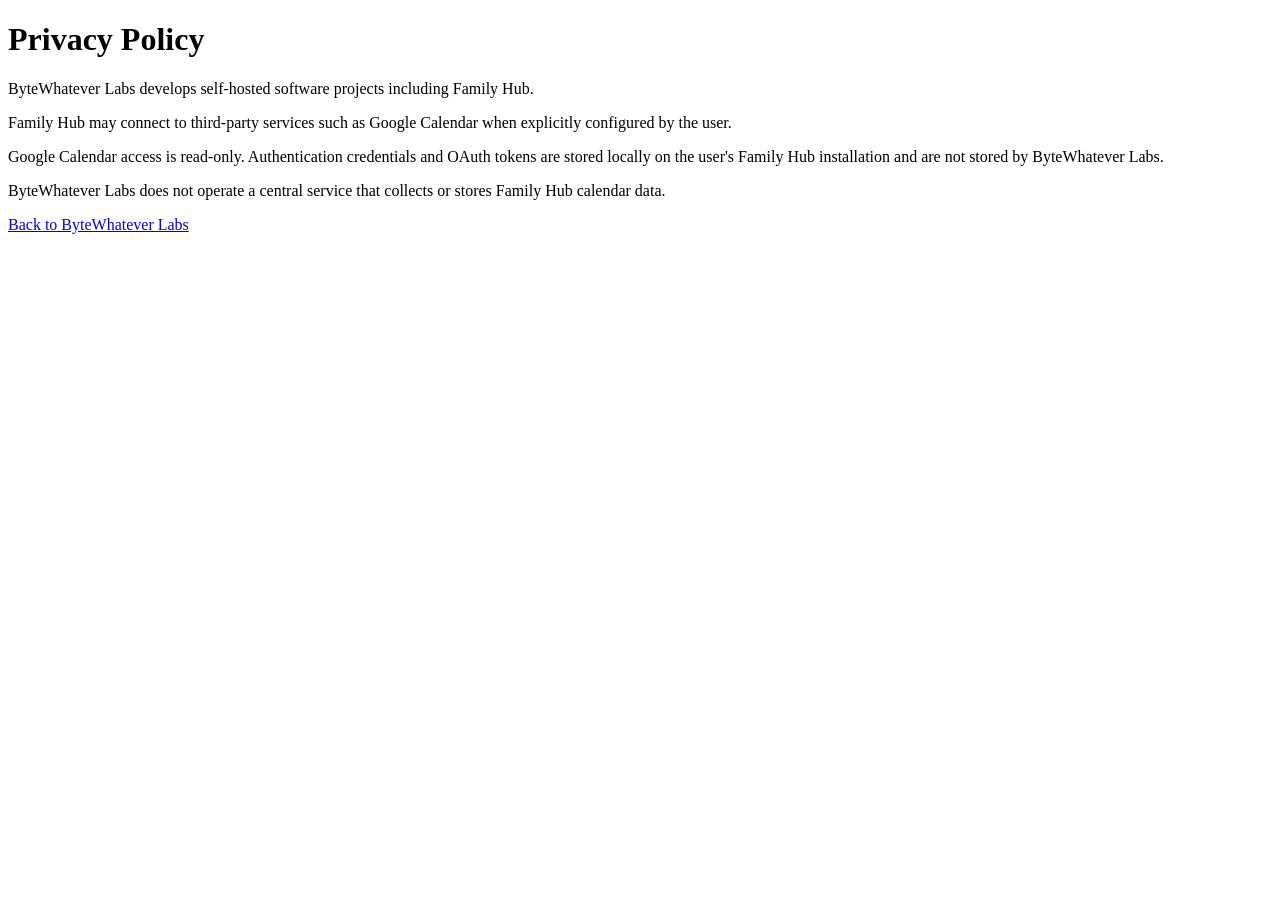
==== privacy.html @ 52a741d4 "Add privacy policy page for ByteWhatever Labs" ====
<!doctype html>
<html lang="en">
<head>
  <meta charset="utf-8">
  <meta name="viewport" content="width=device-width, initial-scale=1">
  <title>Privacy Policy | ByteWhatever Labs</title>
</head>
<body>
  <h1>Privacy Policy</h1>

  <p>ByteWhatever Labs develops self-hosted software projects including Family Hub.</p>

  <p>Family Hub may connect to third-party services such as Google Calendar when explicitly configured by the user.</p>

  <p>Google Calendar access is read-only. Authentication credentials and OAuth tokens are stored locally on the user's Family Hub installation and are not stored by ByteWhatever Labs.</p>

  <p>ByteWhatever Labs does not operate a central service that collects or stores Family Hub calendar data.</p>

  <p><a href="/">Back to ByteWhatever Labs</a></p>
</body>
</html>
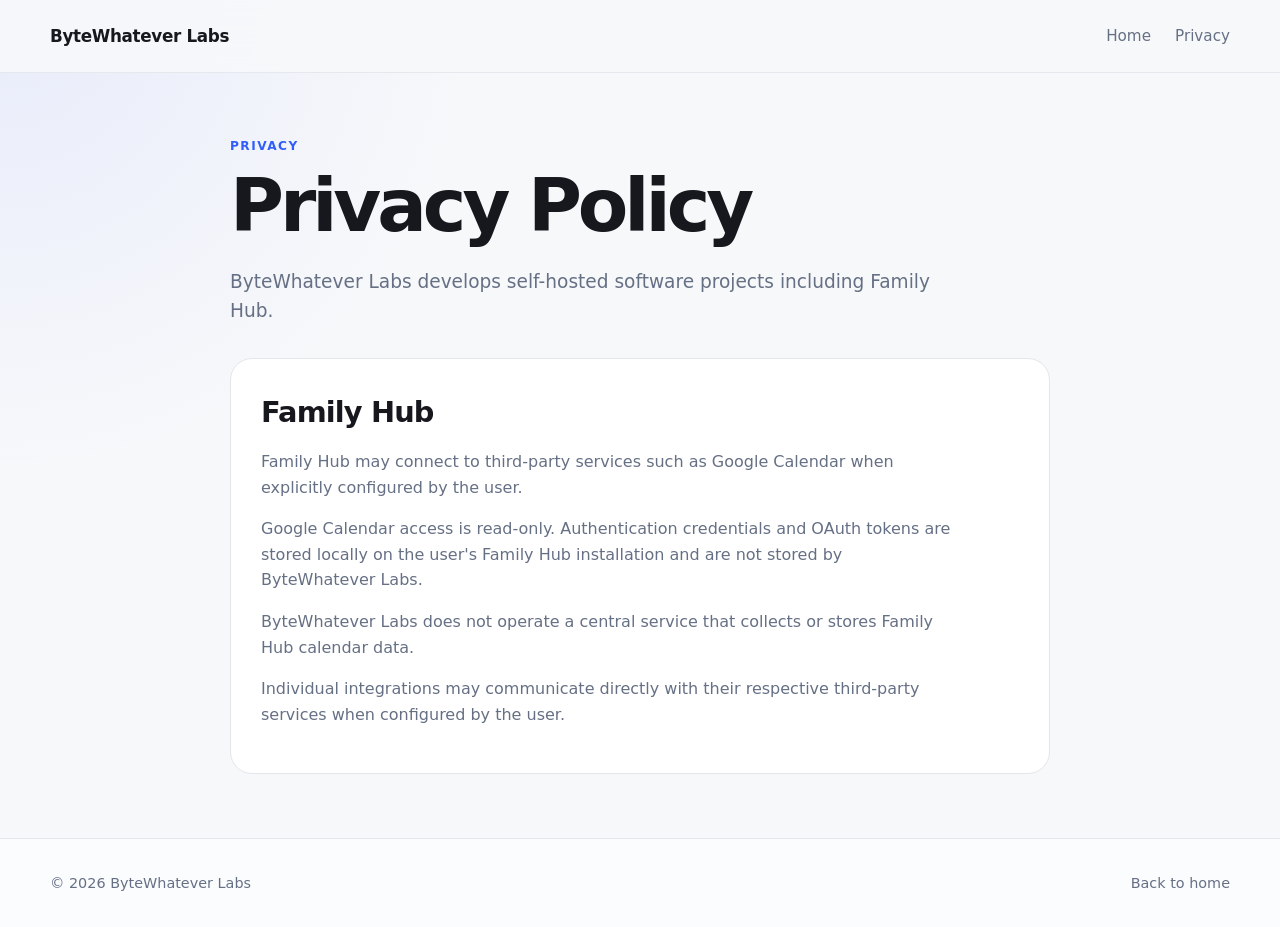
==== commit 505154b0: "Revise privacy.html structure and content Updated the privacy policy page layout and content." ====
--- a/privacy.html
+++ b/privacy.html
@@ -4,18 +4,64 @@
   <meta charset="utf-8">
   <meta name="viewport" content="width=device-width, initial-scale=1">
   <title>Privacy Policy | ByteWhatever Labs</title>
+  <meta name="description" content="Privacy policy for ByteWhatever Labs projects.">
+  <link rel="stylesheet" href="styles.css">
 </head>
 <body>
-  <h1>Privacy Policy</h1>
+  <header class="site-header">
+    <div class="container header-inner">
+      <a class="brand" href="/">ByteWhatever Labs</a>
 
-  <p>ByteWhatever Labs develops self-hosted software projects including Family Hub.</p>
+      <nav class="nav">
+        <a href="/">Home</a>
+        <a href="/privacy.html">Privacy</a>
+      </nav>
+    </div>
+  </header>
 
-  <p>Family Hub may connect to third-party services such as Google Calendar when explicitly configured by the user.</p>
+  <main>
+    <section class="section">
+      <div class="container" style="max-width: 820px;">
+        <p class="eyebrow">Privacy</p>
+        <h1 style="font-size: clamp(2.8rem, 6vw, 4.6rem);">Privacy Policy</h1>
 
-  <p>Google Calendar access is read-only. Authentication credentials and OAuth tokens are stored locally on the user's Family Hub installation and are not stored by ByteWhatever Labs.</p>
+        <p class="hero-text">
+          ByteWhatever Labs develops self-hosted software projects including Family Hub.
+        </p>
 
-  <p>ByteWhatever Labs does not operate a central service that collects or stores Family Hub calendar data.</p>
+        <div class="project-card">
+          <h3>Family Hub</h3>
 
-  <p><a href="/">Back to ByteWhatever Labs</a></p>
+          <p>
+            Family Hub may connect to third-party services such as Google Calendar
+            when explicitly configured by the user.
+          </p>
+
+          <p>
+            Google Calendar access is read-only. Authentication credentials and OAuth
+            tokens are stored locally on the user's Family Hub installation and are not
+            stored by ByteWhatever Labs.
+          </p>
+
+          <p>
+            ByteWhatever Labs does not operate a central service that collects or stores
+            Family Hub calendar data.
+          </p>
+
+          <p>
+            Individual integrations may communicate directly with their respective
+            third-party services when configured by the user.
+          </p>
+        </div>
+      </div>
+    </section>
+  </main>
+
+  <footer class="site-footer">
+    <div class="container footer-inner">
+      <span>© 2026 ByteWhatever Labs</span>
+      <a href="/">Back to home</a>
+    </div>
+  </footer>
 </body>
 </html>
--- a/styles.css
+++ b/styles.css
@@ -0,0 +1,378 @@
+:root {
+  --bg: #f7f8fa;
+  --surface: #ffffff;
+  --surface-soft: #f0f2f5;
+  --text: #16181d;
+  --text-soft: #667085;
+  --border: #e3e6eb;
+  --accent: #315efb;
+  --accent-dark: #2447c6;
+  --shadow: 0 18px 50px rgba(25, 31, 45, 0.08);
+  --radius: 22px;
+  --radius-small: 14px;
+  --max-width: 1180px;
+}
+
+* {
+  box-sizing: border-box;
+}
+
+html {
+  scroll-behavior: smooth;
+}
+
+body {
+  margin: 0;
+  font-family:
+    Inter,
+    ui-sans-serif,
+    system-ui,
+    -apple-system,
+    BlinkMacSystemFont,
+    "Segoe UI",
+    sans-serif;
+  background:
+    radial-gradient(circle at top left, rgba(49, 94, 251, 0.08), transparent 30%),
+    var(--bg);
+  color: var(--text);
+  line-height: 1.6;
+}
+
+a {
+  color: inherit;
+  text-decoration: none;
+}
+
+.container {
+  width: min(calc(100% - 40px), var(--max-width));
+  margin: 0 auto;
+}
+
+.site-header {
+  position: sticky;
+  top: 0;
+  z-index: 10;
+  backdrop-filter: blur(18px);
+  background: rgba(247, 248, 250, 0.86);
+  border-bottom: 1px solid rgba(227, 230, 235, 0.85);
+}
+
+.header-inner {
+  min-height: 72px;
+  display: flex;
+  align-items: center;
+  justify-content: space-between;
+  gap: 24px;
+}
+
+.brand {
+  font-weight: 750;
+  letter-spacing: -0.02em;
+  font-size: 1.05rem;
+}
+
+.nav {
+  display: flex;
+  gap: 24px;
+  font-size: 0.95rem;
+  color: var(--text-soft);
+}
+
+.nav a:hover {
+  color: var(--text);
+}
+
+.hero {
+  padding: 96px 0 70px;
+}
+
+.hero-inner {
+  display: grid;
+  grid-template-columns: minmax(0, 1.55fr) minmax(280px, 0.8fr);
+  gap: 56px;
+  align-items: center;
+}
+
+.eyebrow {
+  margin: 0 0 14px;
+  text-transform: uppercase;
+  letter-spacing: 0.12em;
+  font-size: 0.76rem;
+  font-weight: 700;
+  color: var(--accent);
+}
+
+h1,
+h2,
+h3,
+p {
+  margin-top: 0;
+}
+
+h1 {
+  max-width: 820px;
+  margin-bottom: 24px;
+  font-size: clamp(3rem, 7vw, 5.6rem);
+  line-height: 0.98;
+  letter-spacing: -0.055em;
+}
+
+.hero-text {
+  max-width: 710px;
+  margin-bottom: 32px;
+  font-size: 1.16rem;
+  color: var(--text-soft);
+}
+
+.hero-actions {
+  display: flex;
+  flex-wrap: wrap;
+  gap: 12px;
+}
+
+.button {
+  display: inline-flex;
+  align-items: center;
+  justify-content: center;
+  min-height: 48px;
+  padding: 0 20px;
+  border-radius: 999px;
+  font-weight: 650;
+  transition: 0.2s ease;
+}
+
+.button.primary {
+  background: var(--accent);
+  color: white;
+}
+
+.button.primary:hover {
+  background: var(--accent-dark);
+  transform: translateY(-1px);
+}
+
+.button.secondary {
+  background: var(--surface);
+  border: 1px solid var(--border);
+}
+
+.button.secondary:hover {
+  transform: translateY(-1px);
+  box-shadow: var(--shadow);
+}
+
+.hero-card {
+  position: relative;
+  padding: 28px;
+  border: 1px solid var(--border);
+  border-radius: var(--radius);
+  background: rgba(255, 255, 255, 0.88);
+  box-shadow: var(--shadow);
+}
+
+.hero-card span {
+  display: block;
+  margin-bottom: 6px;
+  font-size: 0.82rem;
+  color: var(--text-soft);
+}
+
+.hero-card strong {
+  display: block;
+  margin-bottom: 12px;
+  font-size: 1.35rem;
+}
+
+.hero-card p {
+  margin-bottom: 0;
+  color: var(--text-soft);
+}
+
+.status-dot {
+  width: 10px;
+  height: 10px;
+  margin-bottom: 18px;
+  border-radius: 50%;
+  background: #39a96b;
+  box-shadow: 0 0 0 7px rgba(57, 169, 107, 0.12);
+}
+
+.section {
+  padding: 64px 0;
+}
+
+.section-heading {
+  margin-bottom: 28px;
+}
+
+.section h2 {
+  margin-bottom: 0;
+  font-size: clamp(2rem, 4vw, 3.2rem);
+  line-height: 1.05;
+  letter-spacing: -0.04em;
+}
+
+.project-grid {
+  display: grid;
+  grid-template-columns: 1.4fr 0.8fr;
+  gap: 20px;
+}
+
+.project-card {
+  min-height: 310px;
+  padding: 30px;
+  border: 1px solid var(--border);
+  border-radius: var(--radius);
+  background: var(--surface);
+}
+
+.project-card.featured {
+  box-shadow: var(--shadow);
+}
+
+.project-card.muted {
+  background: var(--surface-soft);
+}
+
+.project-topline {
+  display: flex;
+  justify-content: space-between;
+  gap: 16px;
+  margin-bottom: 48px;
+}
+
+.project-tag,
+.project-type {
+  font-size: 0.78rem;
+  color: var(--text-soft);
+}
+
+.project-tag {
+  padding: 6px 10px;
+  border-radius: 999px;
+  background: rgba(49, 94, 251, 0.08);
+  color: var(--accent);
+}
+
+.project-tag.subtle {
+  background: rgba(22, 24, 29, 0.06);
+  color: var(--text-soft);
+}
+
+.project-card h3 {
+  margin-bottom: 14px;
+  font-size: 1.8rem;
+  letter-spacing: -0.03em;
+}
+
+.project-card p {
+  max-width: 700px;
+  color: var(--text-soft);
+}
+
+.project-meta {
+  display: flex;
+  flex-wrap: wrap;
+  gap: 10px;
+  margin-top: 28px;
+}
+
+.project-meta span {
+  padding: 7px 10px;
+  border-radius: 999px;
+  background: var(--surface-soft);
+  color: var(--text-soft);
+  font-size: 0.78rem;
+}
+
+.about {
+  padding-bottom: 96px;
+}
+
+.about-grid {
+  display: grid;
+  grid-template-columns: 0.8fr 1.2fr;
+  gap: 56px;
+}
+
+.about-copy {
+  font-size: 1.08rem;
+  color: var(--text-soft);
+}
+
+.site-footer {
+  border-top: 1px solid var(--border);
+  background: rgba(255, 255, 255, 0.6);
+}
+
+.footer-inner {
+  min-height: 88px;
+  display: flex;
+  align-items: center;
+  justify-content: space-between;
+  gap: 20px;
+  color: var(--text-soft);
+  font-size: 0.9rem;
+}
+
+.footer-links {
+  display: flex;
+  gap: 18px;
+}
+
+@media (max-width: 860px) {
+  .hero {
+    padding-top: 64px;
+  }
+
+  .hero-inner,
+  .project-grid,
+  .about-grid {
+    grid-template-columns: 1fr;
+  }
+
+  .hero-inner {
+    gap: 32px;
+  }
+
+  .project-card {
+    min-height: unset;
+  }
+}
+
+@media (max-width: 620px) {
+  .container {
+    width: min(calc(100% - 24px), var(--max-width));
+  }
+
+  .header-inner {
+    min-height: 64px;
+  }
+
+  .nav {
+    gap: 14px;
+    font-size: 0.88rem;
+  }
+
+  h1 {
+    font-size: 2.75rem;
+  }
+
+  .hero {
+    padding-top: 52px;
+  }
+
+  .hero-actions {
+    flex-direction: column;
+  }
+
+  .button {
+    width: 100%;
+  }
+
+  .footer-inner {
+    padding: 22px 0;
+    align-items: flex-start;
+    flex-direction: column;
+  }
+}
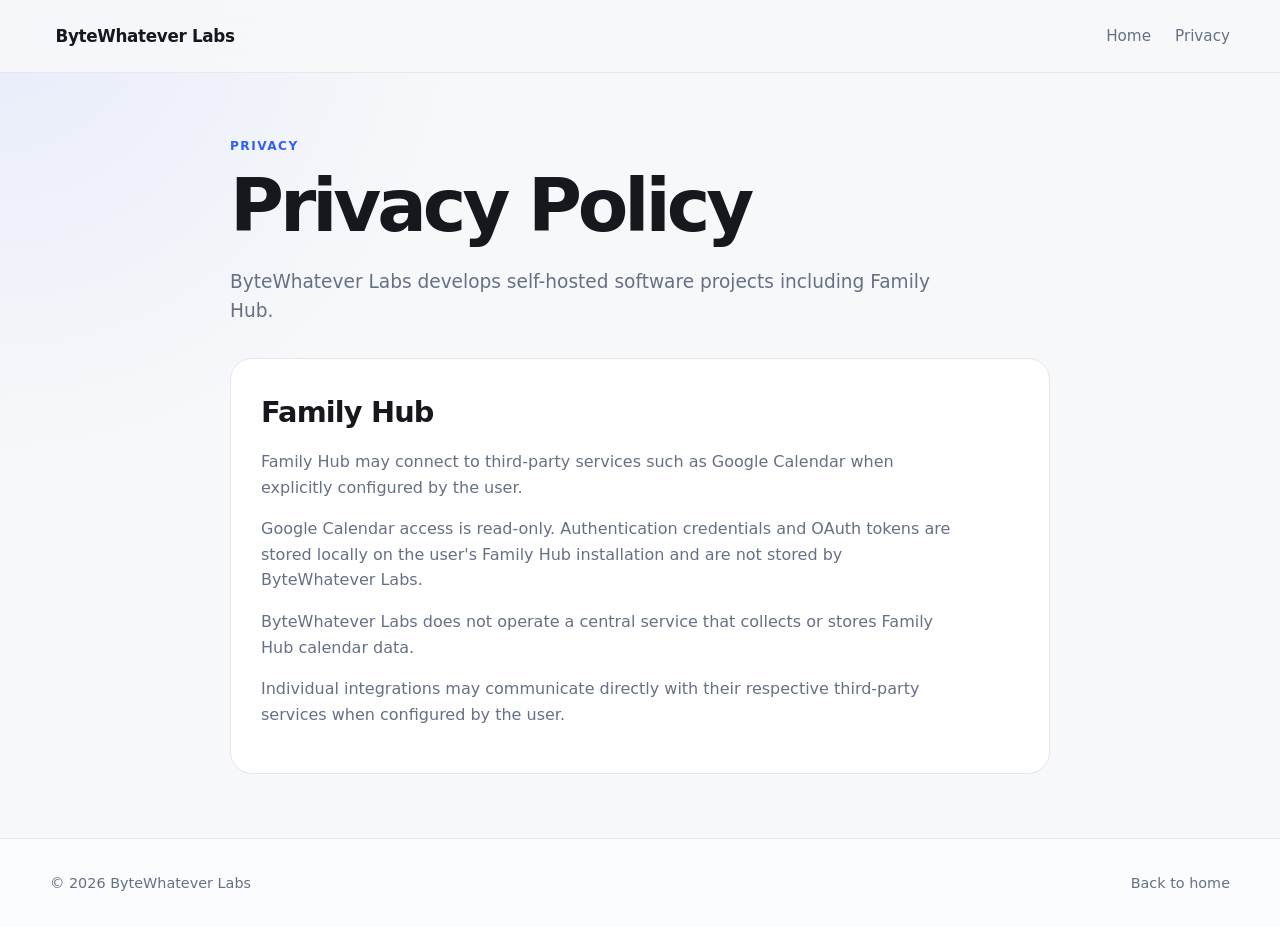
==== commit c1f3973b: "Update brand link to include logo and span" ====
--- a/privacy.html
+++ b/privacy.html
@@ -10,7 +10,10 @@
 <body>
   <header class="site-header">
     <div class="container header-inner">
-      <a class="brand" href="/">ByteWhatever Labs</a>
+      <a class="brand" href="/">
+  <img src="/logo.svg" alt="" class="brand-logo">
+  <span>ByteWhatever Labs</span>
+</a>
 
       <nav class="nav">
         <a href="/">Home</a>
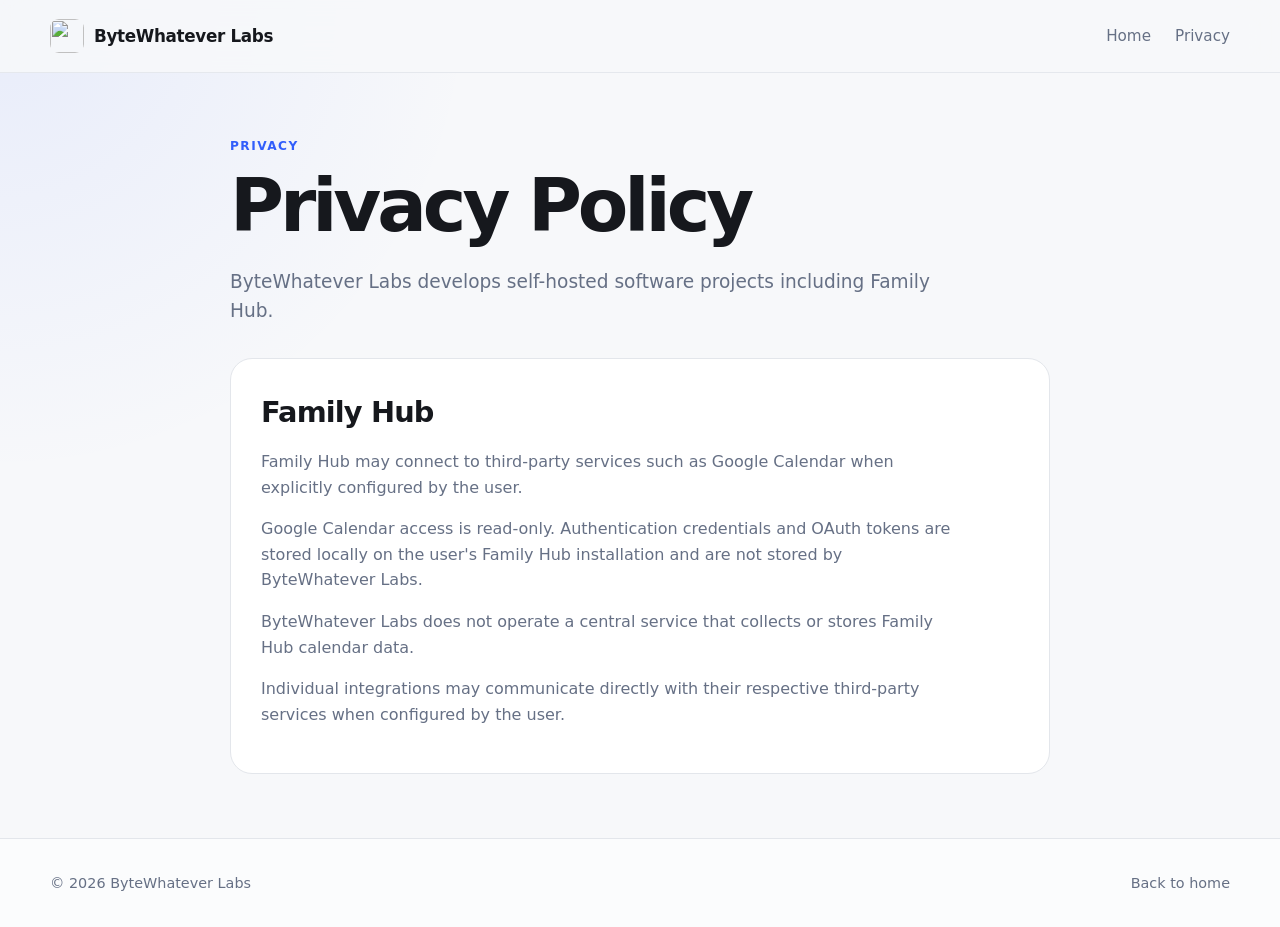
==== commit ac49effd: "Add favicon link to privacy.html" ====
--- a/privacy.html
+++ b/privacy.html
@@ -6,6 +6,7 @@
   <title>Privacy Policy | ByteWhatever Labs</title>
   <meta name="description" content="Privacy policy for ByteWhatever Labs projects.">
   <link rel="stylesheet" href="styles.css">
+  <link rel="icon" href="/logo.svg" type="image/svg+xml">
 </head>
 <body>
   <header class="site-header">
--- a/styles.css
+++ b/styles.css
@@ -66,9 +66,18 @@
 }
 
 .brand {
+  display: inline-flex;
+  align-items: center;
+  gap: 10px;
   font-weight: 750;
   letter-spacing: -0.02em;
   font-size: 1.05rem;
+}
+
+.brand-logo {
+  width: 34px;
+  height: 34px;
+  border-radius: 9px;
 }
 
 .nav {
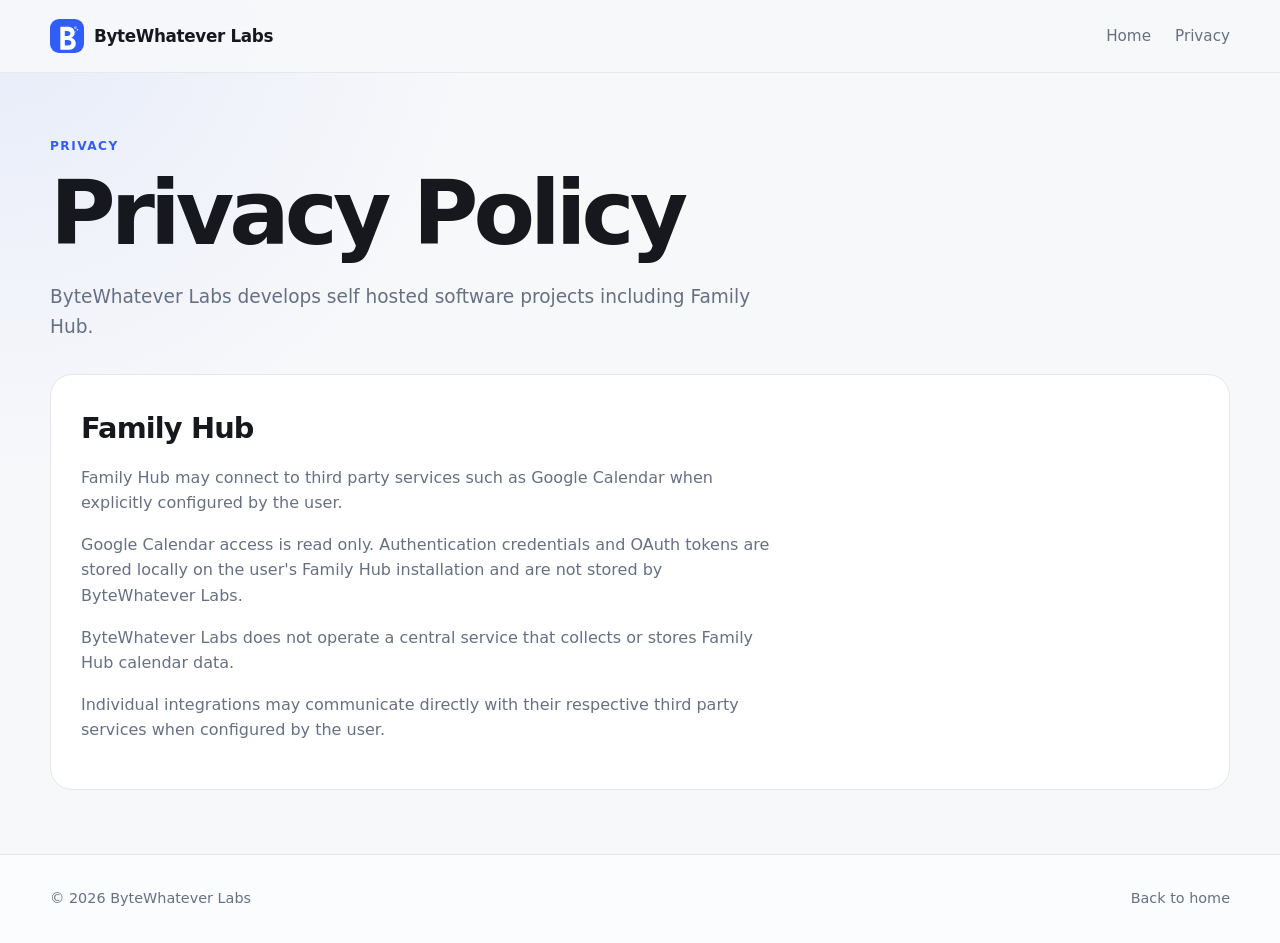
==== commit 2fe3a0ad: "Refactor privacy.html for improved structure and clarity" ====
--- a/privacy.html
+++ b/privacy.html
@@ -3,69 +3,107 @@
 <head>
   <meta charset="utf-8">
   <meta name="viewport" content="width=device-width, initial-scale=1">
+
   <title>Privacy Policy | ByteWhatever Labs</title>
-  <meta name="description" content="Privacy policy for ByteWhatever Labs projects.">
+
+  <meta
+    name="description"
+    content="Privacy policy for ByteWhatever Labs projects."
+  >
+
+  <link rel="icon" href="logo.svg" type="image/svg+xml">
   <link rel="stylesheet" href="styles.css">
-  <link rel="icon" href="/logo.svg" type="image/svg+xml">
 </head>
+
 <body>
+
   <header class="site-header">
+
     <div class="container header-inner">
-      <a class="brand" href="/">
-  <img src="/logo.svg" alt="" class="brand-logo">
-  <span>ByteWhatever Labs</span>
-</a>
+
+      <a class="brand" href="index.html">
+        <img src="logo.svg" alt="" class="brand-logo">
+        <span>ByteWhatever Labs</span>
+      </a>
 
       <nav class="nav">
-        <a href="/">Home</a>
-        <a href="/privacy.html">Privacy</a>
+        <a href="index.html">Home</a>
+        <a href="privacy.html">Privacy</a>
       </nav>
+
     </div>
+
   </header>
 
   <main>
-    <section class="section">
-      <div class="container" style="max-width: 820px;">
-        <p class="eyebrow">Privacy</p>
-        <h1 style="font-size: clamp(2.8rem, 6vw, 4.6rem);">Privacy Policy</h1>
+
+    <section class="section privacy-section">
+
+      <div class="container privacy-container">
+
+        <p class="eyebrow">
+          Privacy
+        </p>
+
+        <h1 class="privacy-title">
+          Privacy Policy
+        </h1>
 
         <p class="hero-text">
-          ByteWhatever Labs develops self-hosted software projects including Family Hub.
+          ByteWhatever Labs develops self hosted software projects including
+          Family Hub.
         </p>
 
-        <div class="project-card">
-          <h3>Family Hub</h3>
+        <div class="project-card privacy-card">
+
+          <h3>
+            Family Hub
+          </h3>
 
           <p>
-            Family Hub may connect to third-party services such as Google Calendar
-            when explicitly configured by the user.
+            Family Hub may connect to third party services such as Google
+            Calendar when explicitly configured by the user.
           </p>
 
           <p>
-            Google Calendar access is read-only. Authentication credentials and OAuth
-            tokens are stored locally on the user's Family Hub installation and are not
-            stored by ByteWhatever Labs.
+            Google Calendar access is read only. Authentication credentials
+            and OAuth tokens are stored locally on the user's Family Hub
+            installation and are not stored by ByteWhatever Labs.
           </p>
 
           <p>
-            ByteWhatever Labs does not operate a central service that collects or stores
-            Family Hub calendar data.
+            ByteWhatever Labs does not operate a central service that collects
+            or stores Family Hub calendar data.
           </p>
 
           <p>
-            Individual integrations may communicate directly with their respective
-            third-party services when configured by the user.
+            Individual integrations may communicate directly with their
+            respective third party services when configured by the user.
           </p>
+
         </div>
+
       </div>
+
     </section>
+
   </main>
 
   <footer class="site-footer">
+
     <div class="container footer-inner">
-      <span>© 2026 ByteWhatever Labs</span>
-      <a href="/">Back to home</a>
+
+      <span>
+        © 2026 ByteWhatever Labs
+      </span>
+
+      <a href="index.html">
+        Back to home
+      </a>
+
     </div>
+
   </footer>
+
 </body>
 </html>
